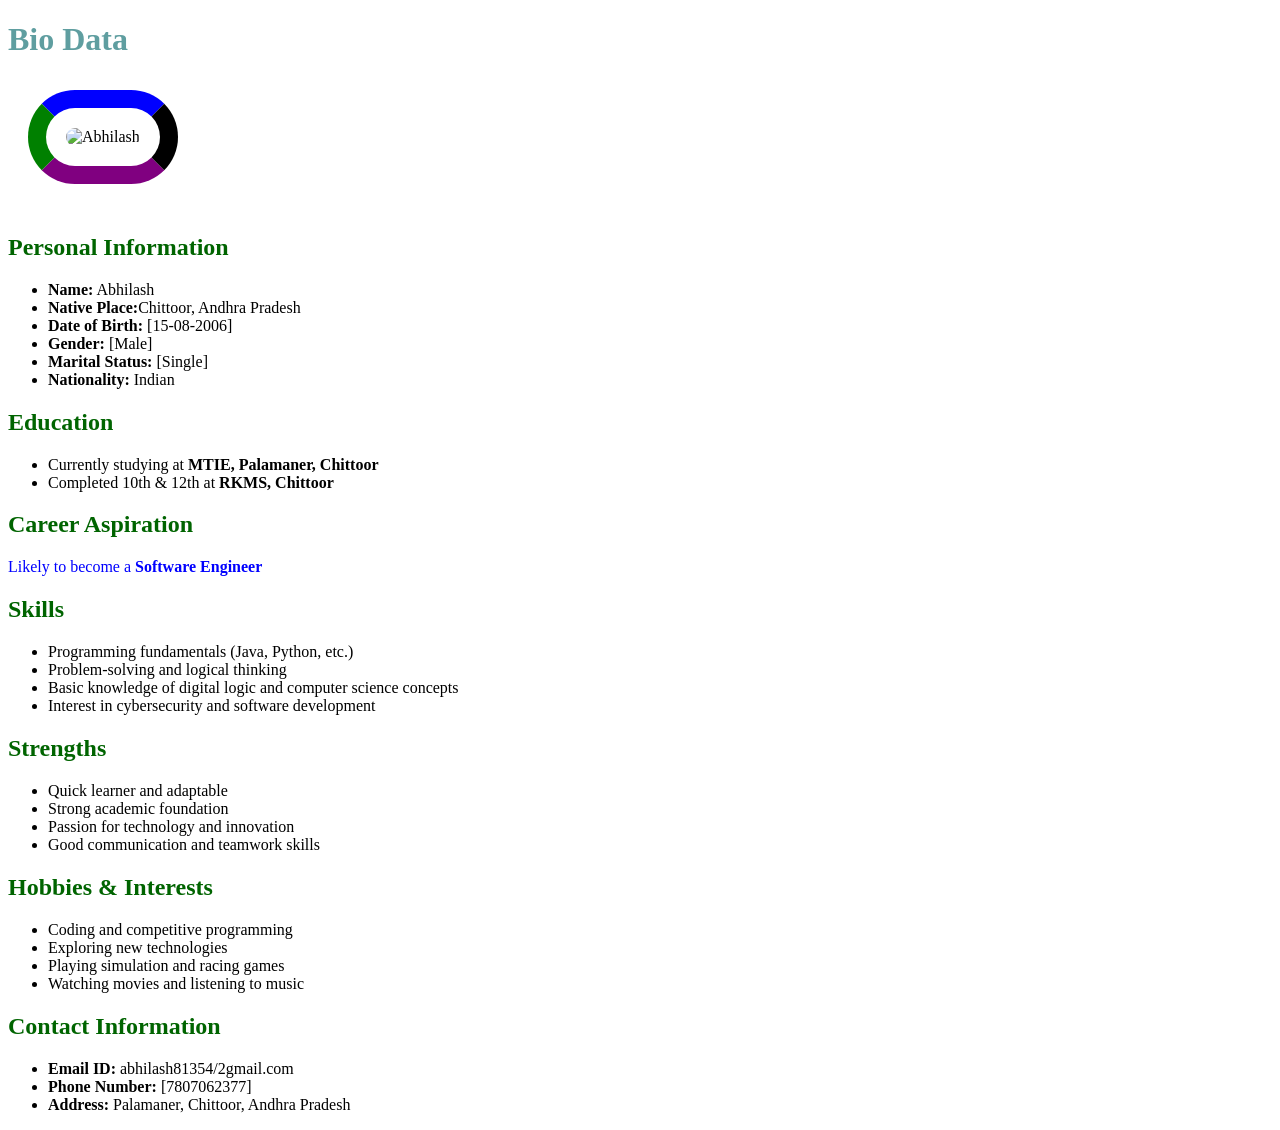
==== self.html @ ea4a3cab "Add files via upload" ====
<!DOCTYPE html>
<html lang="en">
<head>
    <meta charset="UTF-8">
    <meta name="viewport" content="width=device-width, initial-scale=1.0">
    <title>Bio Data - Abhilash</title>
    <link rel="stylesheet" href="style3.css">
</head>
<body>
    
        <h1>Bio Data</h1>
        <img src="/files/WhatsApp Image 2026-06-09 at 10.48.36.jpeg" alt="Abhilash" width="200">

        <h2>Personal Information</h2>
        <ul>

            
            <li><strong>Name:</strong> Abhilash</li>
            <li><strong>Native Place:</strong>Chittoor, Andhra Pradesh</li>
            <li><strong>Date of Birth:</strong> [15-08-2006]</li>
            <li><strong>Gender:</strong> [Male]</li>
            <li><strong>Marital Status:</strong> [Single]</li>
            <li><strong>Nationality:</strong> Indian</li>
        </ul>

        <h2>Education</h2>
        <ul>
            <li>Currently studying at <strong>MTIE, Palamaner, Chittoor</strong></li>
            <li>Completed 10th & 12th at <strong>RKMS, Chittoor</strong></li>
        </ul>

        <h2>Career Aspiration</h2>
        <p>Likely to become a <strong>Software Engineer</strong></p>

        <h2>Skills</h2>
        <ul>
            <li>Programming fundamentals (Java, Python, etc.)</li>
            <li>Problem-solving and logical thinking</li>
            <li>Basic knowledge of digital logic and computer science concepts</li>
            <li>Interest in cybersecurity and software development</li>
        </ul>

        <h2>Strengths</h2>
        <ul>
            <li>Quick learner and adaptable</li>
            <li>Strong academic foundation</li>
            <li>Passion for technology and innovation</li>
            <li>Good communication and teamwork skills</li>
        </ul>

        <h2>Hobbies & Interests</h2>
        <ul>
            <li>Coding and competitive programming</li>
            <li>Exploring new technologies</li>
            <li>Playing simulation and racing games</li>
            <li>Watching movies and listening to music</li>
        </ul>

        <h2>Contact Information</h2>
        <ul>
            <li><strong>Email ID:</strong> abhilash81354/2gmail.com</li>
            <li><strong>Phone Number:</strong> [7807062377]</li>
            <li><strong>Address:</strong> Palamaner, Chittoor, Andhra Pradesh</li>
        </ul>
    
</body>
</html>
---- style3.css ----
img{
    width:200px;
    height:300px;
     margin: 10px 15px 30px 20px; 
    border-style: solid;   
    border-width: 0.5cm;     
  border-color: blue black purple green;
  border-radius: 300px;
  padding:20px 20px 20px 20px;
}
p{
    color:blue;
}
h1{
    color:cadetblue;
}
h2{
    color:darkgreen
}
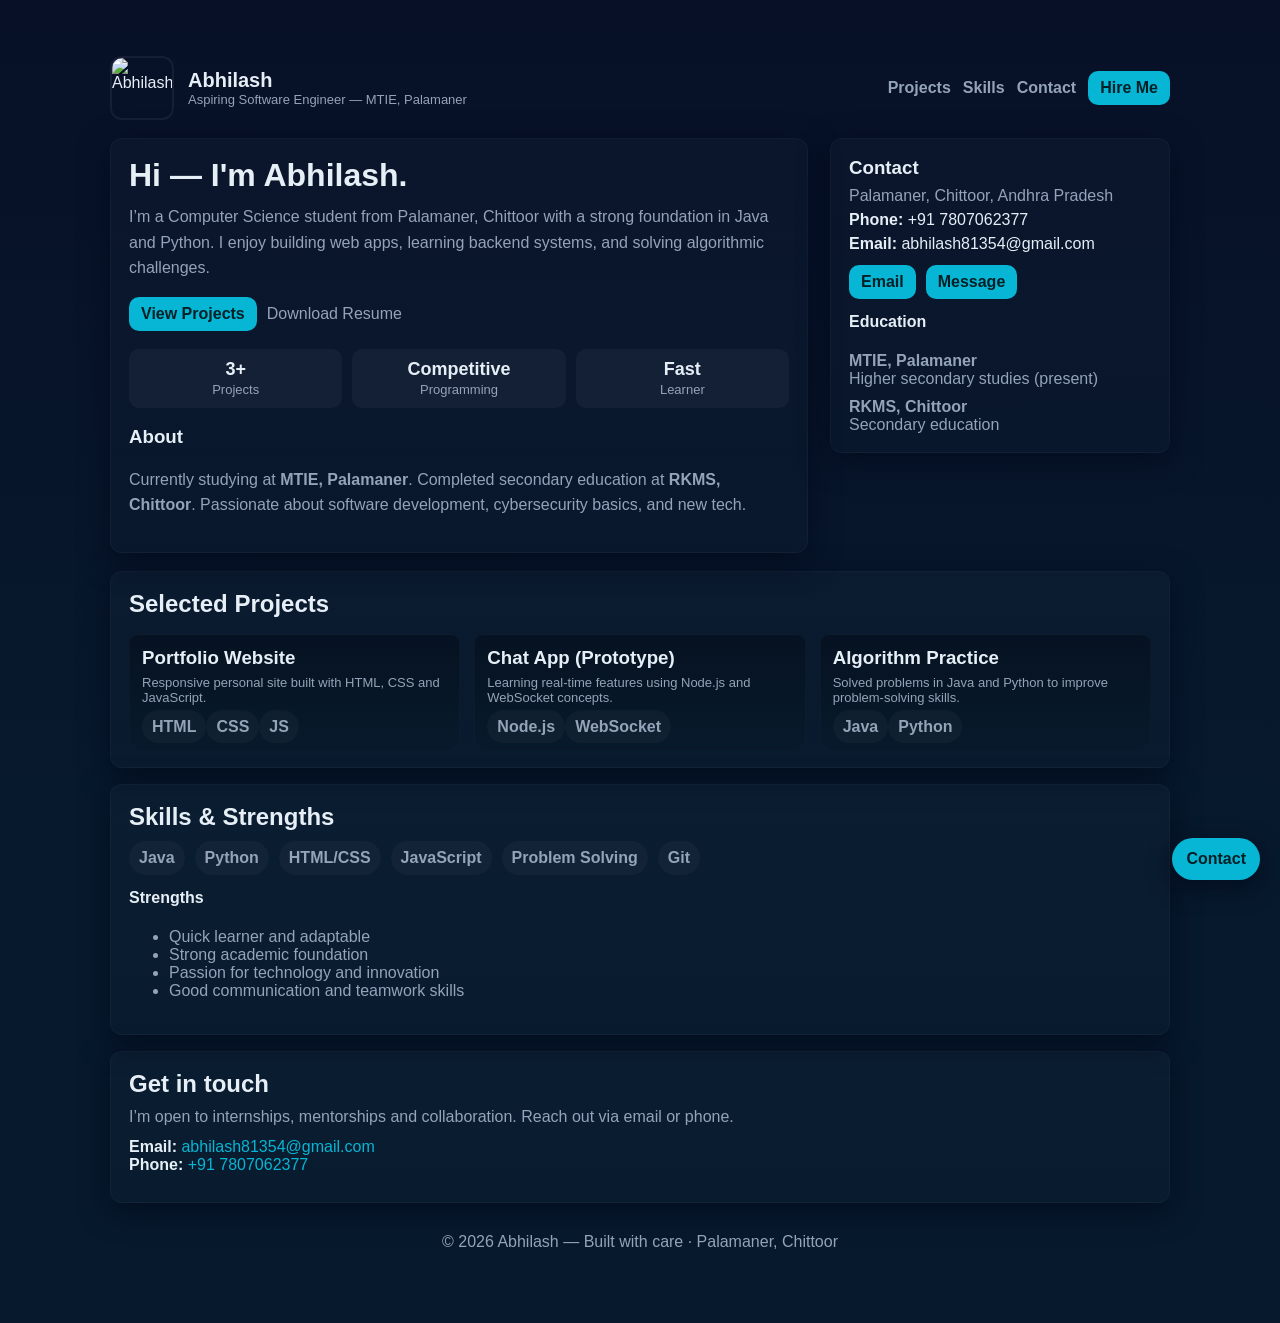
==== commit 0058a584: "Add files via upload" ====
--- a/self.html
+++ b/self.html
@@ -1,67 +1,176 @@
-<!DOCTYPE html>
+<!doctype html>
 <html lang="en">
-<head>
-    <meta charset="UTF-8">
-    <meta name="viewport" content="width=device-width, initial-scale=1.0">
-    <title>Bio Data - Abhilash</title>
-    <link rel="stylesheet" href="style3.css">
-</head>
-<body>
-    
-        <h1>Bio Data</h1>
-        <img src="/files/WhatsApp Image 2026-06-09 at 10.48.36.jpeg" alt="Abhilash" width="200">
+    <head>
+        <meta charset="utf-8" />
+        <meta name="viewport" content="width=device-width,initial-scale=1" />
+        <title>Abhilash — Portfolio</title>
+        <meta name="description" content="Portfolio of Abhilash — Aspiring Software Engineer from Chittoor" />
+        <style>
+            :root{--bg:#0f172a;--card:#0b1220;--muted:#94a3b8;--accent:#06b6d4;--glass:rgba(255,255,255,0.04)}
+            *{box-sizing:border-box}
+            body{margin:0;font-family:Inter,Segoe UI,Helvetica,Arial,sans-serif;background:linear-gradient(180deg,#071027 0%,#07192d 60%);color:#e6eef6;-webkit-font-smoothing:antialiased}
+            .wrap{max-width:1100px;margin:36px auto;padding:20px}
 
-        <h2>Personal Information</h2>
-        <ul>
+            header{display:flex;justify-content:space-between;align-items:center;margin-bottom:18px}
+            .brand{display:flex;align-items:center;gap:14px}
+            .brand img{width:64px;height:64px;border-radius:12px;object-fit:cover;border:2px solid rgba(255,255,255,0.06)}
+            .brand h1{font-size:20px;margin:0}
+            nav{display:flex;gap:12px;align-items:center}
+            nav a{color:var(--muted);text-decoration:none;font-weight:600}
+            .btn{background:var(--accent);color:#042027;padding:8px 12px;border-radius:10px;text-decoration:none;font-weight:700}
 
-            
-            <li><strong>Name:</strong> Abhilash</li>
-            <li><strong>Native Place:</strong>Chittoor, Andhra Pradesh</li>
-            <li><strong>Date of Birth:</strong> [15-08-2006]</li>
-            <li><strong>Gender:</strong> [Male]</li>
-            <li><strong>Marital Status:</strong> [Single]</li>
-            <li><strong>Nationality:</strong> Indian</li>
-        </ul>
+            .hero{display:grid;grid-template-columns:1fr 340px;gap:22px;align-items:start}
+            .card{background:linear-gradient(180deg,rgba(255,255,255,0.02),rgba(255,255,255,0.01));border-radius:12px;padding:18px;border:1px solid rgba(255,255,255,0.03);box-shadow:0 8px 30px rgba(2,6,23,0.6)}
+            .intro h2{margin:0;font-size:32px}
+            .intro p{color:var(--muted);line-height:1.6;margin-top:10px}
+            .cta{margin-top:16px;display:flex;gap:10px}
 
-        <h2>Education</h2>
-        <ul>
-            <li>Currently studying at <strong>MTIE, Palamaner, Chittoor</strong></li>
-            <li>Completed 10th & 12th at <strong>RKMS, Chittoor</strong></li>
-        </ul>
+            .stats{display:flex;gap:10px;margin-top:18px}
+            .stat{background:var(--glass);padding:10px;border-radius:10px;text-align:center;flex:1}
+            .stat strong{display:block;font-size:18px}
 
-        <h2>Career Aspiration</h2>
-        <p>Likely to become a <strong>Software Engineer</strong></p>
+            .projects-grid{display:grid;grid-template-columns:repeat(3,1fr);gap:14px;margin-top:16px}
+            .project{background:linear-gradient(180deg,#061222,#071a2b);padding:12px;border-radius:10px;border:1px solid rgba(255,255,255,0.02);transition:transform .28s ease,box-shadow .28s ease}
+            .project:hover{transform:translateY(-6px);box-shadow:0 12px 30px rgba(3,10,18,0.6)}
 
-        <h2>Skills</h2>
-        <ul>
-            <li>Programming fundamentals (Java, Python, etc.)</li>
-            <li>Problem-solving and logical thinking</li>
-            <li>Basic knowledge of digital logic and computer science concepts</li>
-            <li>Interest in cybersecurity and software development</li>
-        </ul>
+            .skills{display:flex;flex-wrap:wrap;gap:10px;margin-top:10px}
+            .skill{background:rgba(255,255,255,0.03);padding:8px 10px;border-radius:999px;font-weight:600;color:var(--muted)}
 
-        <h2>Strengths</h2>
-        <ul>
-            <li>Quick learner and adaptable</li>
-            <li>Strong academic foundation</li>
-            <li>Passion for technology and innovation</li>
-            <li>Good communication and teamwork skills</li>
-        </ul>
+            .contact-btn{position:fixed;right:20px;bottom:20px;background:var(--accent);color:#042027;padding:12px 14px;border-radius:999px;box-shadow:0 8px 24px rgba(2,6,23,0.6);text-decoration:none;font-weight:700}
 
-        <h2>Hobbies & Interests</h2>
-        <ul>
-            <li>Coding and competitive programming</li>
-            <li>Exploring new technologies</li>
-            <li>Playing simulation and racing games</li>
-            <li>Watching movies and listening to music</li>
-        </ul>
+            footer{margin-top:30px;color:var(--muted);text-align:center}
 
-        <h2>Contact Information</h2>
-        <ul>
-            <li><strong>Email ID:</strong> abhilash81354/2gmail.com</li>
-            <li><strong>Phone Number:</strong> [7807062377]</li>
-            <li><strong>Address:</strong> Palamaner, Chittoor, Andhra Pradesh</li>
-        </ul>
-    
-</body>
+            @media (max-width:980px){.projects-grid{grid-template-columns:repeat(2,1fr)}.hero{grid-template-columns:1fr}}
+            @media (max-width:640px){.projects-grid{grid-template-columns:1fr}.brand h1{font-size:16px}}
+
+            /* small accessibility focus styles */
+            a:focus{outline:3px solid rgba(6,182,212,0.18);outline-offset:3px}
+        </style>
+    </head>
+    <body>
+        <div class="wrap">
+            <header>
+                <div class="brand">
+                    <img src="files/WhatsApp Image 2026-06-09 at 10.48.36.jpeg" alt="Abhilash">
+                    <div>
+                        <h1>Abhilash</h1>
+                        <div style="color:var(--muted);font-size:13px">Aspiring Software Engineer — MTIE, Palamaner</div>
+                    </div>
+                </div>
+                <nav>
+                    <a href="#projects">Projects</a>
+                    <a href="#skills">Skills</a>
+                    <a href="#contact">Contact</a>
+                    <a class="btn" href="#contact">Hire Me</a>
+                </nav>
+            </header>
+
+            <main class="hero">
+                <section class="card intro" aria-labelledby="intro-title">
+                    <h2 id="intro-title">Hi — I'm Abhilash.</h2>
+                    <p>I’m a Computer Science student from Palamaner, Chittoor with a strong foundation in Java and Python. I enjoy building web apps, learning backend systems, and solving algorithmic challenges.</p>
+
+                    <div class="cta">
+                        <a class="btn" href="#projects">View Projects</a>
+                        <a href="files/resume.pdf" style="color:var(--muted);align-self:center;text-decoration:none">Download Resume</a>
+                    </div>
+
+                    <div class="stats" role="list">
+                        <div class="stat" role="listitem"><strong>3+</strong><span style="color:var(--muted);font-size:13px">Projects</span></div>
+                        <div class="stat" role="listitem"><strong>Competitive</strong><span style="color:var(--muted);font-size:13px">Programming</span></div>
+                        <div class="stat" role="listitem"><strong>Fast</strong><span style="color:var(--muted);font-size:13px">Learner</span></div>
+                    </div>
+
+                    <h3 style="margin-top:18px">About</h3>
+                    <p style="color:var(--muted);margin-top:8px">Currently studying at <strong>MTIE, Palamaner</strong>. Completed secondary education at <strong>RKMS, Chittoor</strong>. Passionate about software development, cybersecurity basics, and new tech.</p>
+                </section>
+
+                <aside class="card" aria-labelledby="contact-title">
+                    <h3 id="contact-title" style="margin:0 0 8px 0">Contact</h3>
+                    <p style="color:var(--muted);margin:0 0 6px 0">Palamaner, Chittoor, Andhra Pradesh</p>
+                    <p style="margin:0 0 6px 0"><strong>Phone:</strong> +91 7807062377</p>
+                    <p style="margin:0 0 12px 0"><strong>Email:</strong> abhilash81354@gmail.com</p>
+                    <div style="display:flex;gap:10px;margin-top:8px">
+                        <a class="btn" href="mailto:abhilash81354@gmail.com">Email</a>
+                        <a class="btn" href="#contact">Message</a>
+                    </div>
+
+                    <h4 style="margin-top:14px">Education</h4>
+                    <p style="color:var(--muted);margin:6px 0 0 0"><strong>MTIE, Palamaner</strong><br>Higher secondary studies (present)</p>
+                    <p style="color:var(--muted);margin:10px 0 0 0"><strong>RKMS, Chittoor</strong><br>Secondary education</p>
+                </aside>
+            </main>
+
+            <section id="projects" class="card" style="margin-top:18px">
+                <h2 style="margin:0 0 10px 0">Selected Projects</h2>
+                <div class="projects-grid">
+                    <div class="project" tabindex="0">
+                        <h3 style="margin:0">Portfolio Website</h3>
+                        <p style="color:var(--muted);font-size:13px;margin-top:6px">Responsive personal site built with HTML, CSS and JavaScript.</p>
+                        <div class="tags" style="margin-top:10px"><span class="skill">HTML</span><span class="skill">CSS</span><span class="skill">JS</span></div>
+                    </div>
+
+                    <div class="project" tabindex="0">
+                        <h3 style="margin:0">Chat App (Prototype)</h3>
+                        <p style="color:var(--muted);font-size:13px;margin-top:6px">Learning real-time features using Node.js and WebSocket concepts.</p>
+                        <div class="tags" style="margin-top:10px"><span class="skill">Node.js</span><span class="skill">WebSocket</span></div>
+                    </div>
+
+                    <div class="project" tabindex="0">
+                        <h3 style="margin:0">Algorithm Practice</h3>
+                        <p style="color:var(--muted);font-size:13px;margin-top:6px">Solved problems in Java and Python to improve problem-solving skills.</p>
+                        <div class="tags" style="margin-top:10px"><span class="skill">Java</span><span class="skill">Python</span></div>
+                    </div>
+                </div>
+            </section>
+
+            <section id="skills" class="card" style="margin-top:16px">
+                <h2 style="margin:0 0 10px 0">Skills & Strengths</h2>
+                <div class="skills">
+                    <div class="skill">Java</div>
+                    <div class="skill">Python</div>
+                    <div class="skill">HTML/CSS</div>
+                    <div class="skill">JavaScript</div>
+                    <div class="skill">Problem Solving</div>
+                    <div class="skill">Git</div>
+                </div>
+                <h4 style="margin-top:14px">Strengths</h4>
+                <ul style="color:var(--muted);margin-top:6px">
+                    <li>Quick learner and adaptable</li>
+                    <li>Strong academic foundation</li>
+                    <li>Passion for technology and innovation</li>
+                    <li>Good communication and teamwork skills</li>
+                </ul>
+            </section>
+
+            <section id="contact" class="card" style="margin-top:16px">
+                <h2 style="margin:0 0 10px 0">Get in touch</h2>
+                <p style="color:var(--muted);margin:0 0 12px 0">I’m open to internships, mentorships and collaboration. Reach out via email or phone.</p>
+                <p style="margin:0"><strong>Email:</strong> <a href="mailto:abhilash81354@gmail.com" style="color:var(--accent);text-decoration:none">abhilash81354@gmail.com</a></p>
+                <p style="margin:0 0 10px 0"><strong>Phone:</strong> <a href="tel:+917807062377" style="color:var(--accent);text-decoration:none">+91 7807062377</a></p>
+            </section>
+
+            <footer>
+                <p style="color:var(--muted);margin-top:20px">© 2026 Abhilash — Built with care · Palamaner, Chittoor</p>
+            </footer>
+
+            <a class="contact-btn" href="mailto:abhilash81354@gmail.com">Contact</a>
+        </div>
+
+        <script>
+            // small progressive enhancements: keyboard focus reveal and simple analytics (no external calls)
+            document.querySelectorAll('.project').forEach(p => {
+                p.addEventListener('click', ()=> p.animate([{transform:'translateY(0)'},{transform:'translateY(-6px)'}],{duration:220,fill:'forwards'}));
+            });
+
+            // smooth scroll for hash links
+            document.querySelectorAll('a[href^="#"]').forEach(a=>{
+                a.addEventListener('click', e=>{
+                    e.preventDefault();
+                    const t=document.querySelector(a.getAttribute('href'));
+                    if(t) t.scrollIntoView({behavior:'smooth',block:'start'});
+                });
+            });
+        </script>
+    </body>
 </html>
